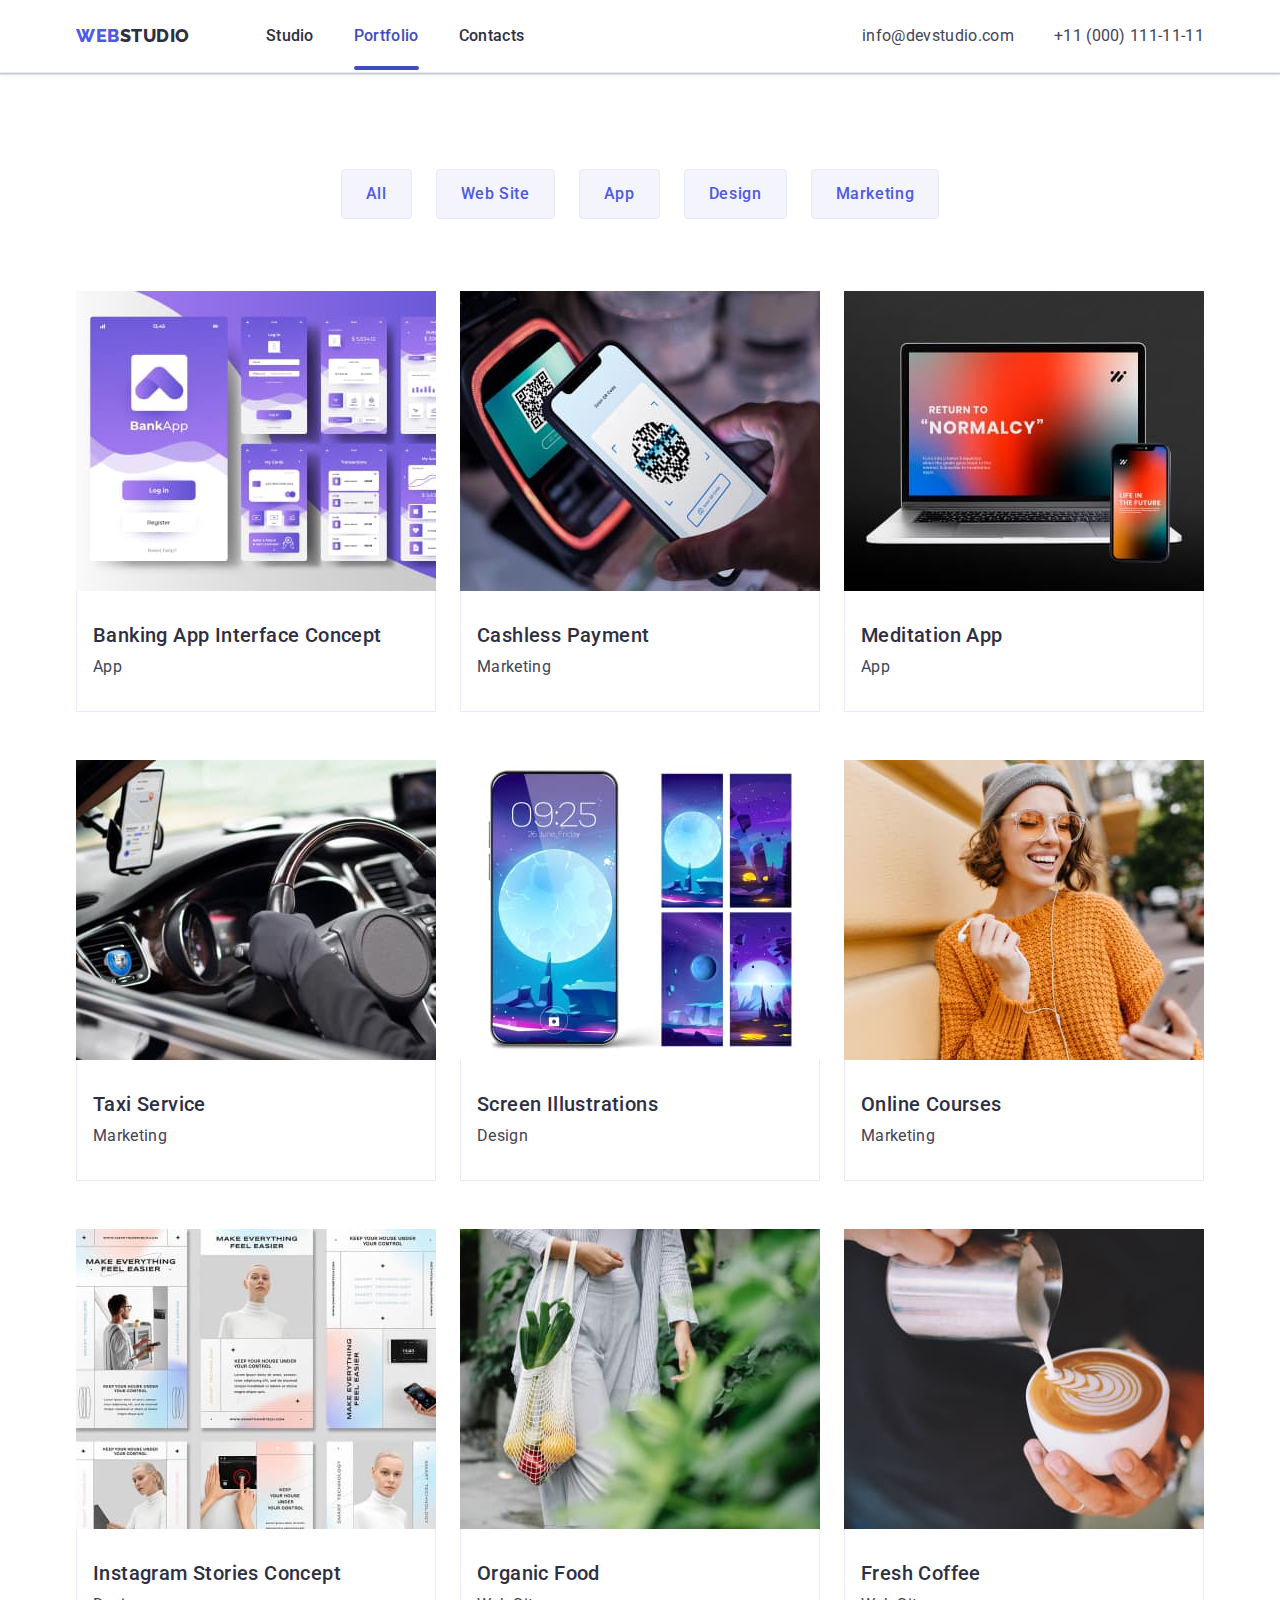
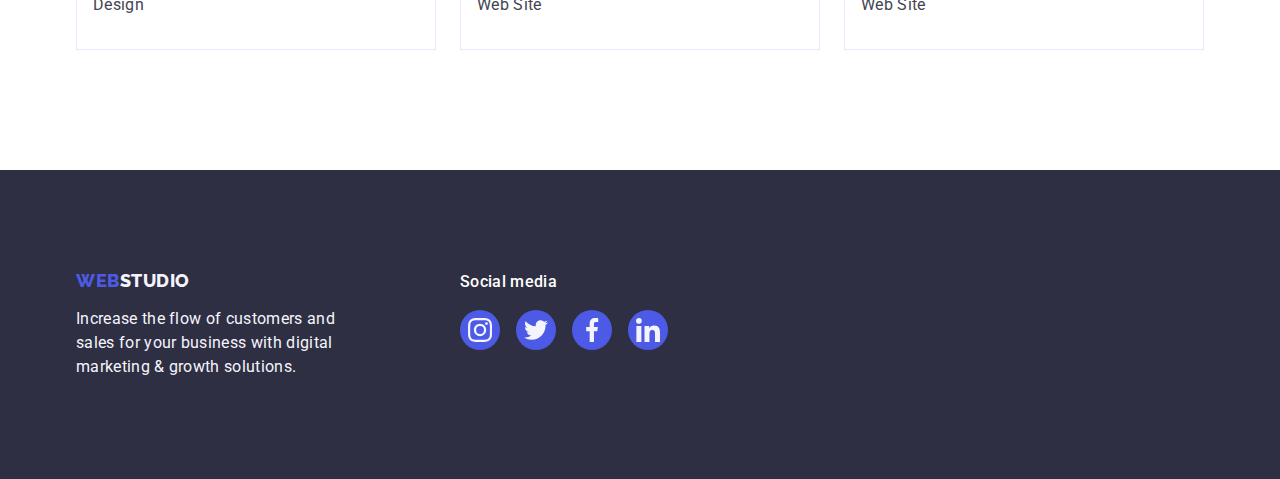
==== portfolio.html @ d9ee6b5e "Initial commit" ====
<!DOCTYPE html>
<html lang="en">
  <head>
    <meta charset="UTF-8" />
    <meta name="viewport" content="width=device-width, initial-scale=1.0" />
    <title>Portfolio</title>
    <link rel="preconnect" href="https://fonts.googleapis.com" />
    <link rel="preconnect" href="https://fonts.gstatic.com" crossorigin />
    <link
      href="https://fonts.googleapis.com/css2?family=Raleway:wght@800&family=Roboto:wght@400;500;700;900&display=swap"
      rel="stylesheet"
    />
    <link
      rel="stylesheet"
      href="https://cdn.jsdelivr.net/npm/modern-normalize@2.0.0/modern-normalize.min.css"
    />
    <link rel="stylesheet" href="./css/styles.css" />
  </head>
  <body>
    <!-- HEADER -->
    <header class="header">
      <div class="header-container container">
        <nav class="navigation">
          <a class="logo link" href="./index.html"
            >Web<span class="logo-text-dark">Studio</span></a
          >
          <ul class="menu list">
            <li>
              <a class="menu-link link" href="./index.html">Studio</a>
            </li>
            <li>
              <a class="menu-link current link" href="./portfolio.html"
                >Portfolio</a
              >
            </li>
            <li><a class="menu-link link" href="">Contacts</a></li>
          </ul>
        </nav>
        <address>
          <ul class="contacts-list list">
            <li>
              <a class="contacts-link link" href="mailto:info@devstudio.com"
                >info@devstudio.com</a
              >
            </li>
            <li>
              <a class="contacts-link link" href="tel:+110001111111"
                >+11 (000) 111-11-11</a
              >
            </li>
          </ul>
        </address>
      </div>
    </header>
    <main>
      <!-- PORTFOLIO -->
      <section class="portfolio">
        <div class="container">
          <h1 class="visually-hidden">Portfolio</h1>
          <ul class="filter-list list">
            <li>
              <button class="filter-button" type="button">All</button>
            </li>
            <li>
              <button class="filter-button" type="button">Web Site</button>
            </li>
            <li>
              <button class="filter-button" type="button">App</button>
            </li>
            <li>
              <button class="filter-button" type="button">Design</button>
            </li>
            <li>
              <button class="filter-button" type="button">Marketing</button>
            </li>
          </ul>
          <ul class="projects-list list">
            <li class="project-card">
              <a class="project-card-link link" href="">
                <div class="project-card-img-thumb">
                  <img
                    class="project-card-img"
                    src="./images/portfolio/img-1.jpg"
                    alt="several screenshots of the mobile application"
                    width="360"
                    height="300"
                  />
                  <p class="card-overlay">
                    14 Stylish and User-Friendly App Design Concepts · Task
                    Manager App · Calorie Tracker App · Exotic Fruit Ecommerce
                    App · Cloud Storage App
                  </p>
                </div>
                <div class="project-card-thumb">
                  <h2 class="project-card-title list-title">
                    Banking App Interface Concept
                  </h2>
                  <p class="list-text">App</p>
                </div>
              </a>
            </li>
            <li class="project-card">
              <a class="project-card-link link" href="">
                <div class="project-card-img-thumb">
                  <img
                    class="project-card-img"
                    src="./images/portfolio/img-2.jpg"
                    alt="payment with smartphone"
                    width="360"
                    height="300"
                  />
                  <p class="card-overlay">
                    14 Stylish and User-Friendly App Design Concepts · Task
                    Manager App · Calorie Tracker App · Exotic Fruit Ecommerce
                    App · Cloud Storage App
                  </p>
                </div>
                <div class="project-card-thumb">
                  <h2 class="project-card-title list-title">
                    Cashless Payment
                  </h2>
                  <p class="list-text">Marketing</p>
                </div></a
              >
            </li>
            <li class="project-card">
              <a class="project-card-link link" href="">
                <div class="project-card-img-thumb">
                  <img
                    class="project-card-img"
                    src="./images/portfolio/img-3.jpg"
                    alt="laptop and smartphone"
                    width="360"
                    height="300"
                  />
                  <p class="card-overlay">
                    14 Stylish and User-Friendly App Design Concepts · Task
                    Manager App · Calorie Tracker App · Exotic Fruit Ecommerce
                    App · Cloud Storage App
                  </p>
                </div>
                <div class="project-card-thumb">
                  <h2 class="project-card-title list-title">Meditation App</h2>
                  <p class="list-text">App</p>
                </div>
              </a>
            </li>
            <li class="project-card">
              <a class="project-card-link link" href="">
                <div class="project-card-img-thumb">
                  <img
                    class="project-card-img"
                    src="./images/portfolio/img-4.jpg"
                    alt="inside taxi"
                    width="360"
                    height="300"
                  />
                  <p class="card-overlay">
                    14 Stylish and User-Friendly App Design Concepts · Task
                    Manager App · Calorie Tracker App · Exotic Fruit Ecommerce
                    App · Cloud Storage App
                  </p>
                </div>
                <div class="project-card-thumb">
                  <h2 class="project-card-title list-title">Taxi Service</h2>
                  <p class="list-text">Marketing</p>
                </div>
              </a>
            </li>
            <li class="project-card">
              <a class="project-card-link link" href="">
                <div class="project-card-img-thumb">
                  <img
                    class="project-card-img"
                    src="./images/portfolio/img-5.jpg"
                    alt="screen illustrations"
                    width="360"
                    height="300"
                  />
                  <p class="card-overlay">
                    14 Stylish and User-Friendly App Design Concepts · Task
                    Manager App · Calorie Tracker App · Exotic Fruit Ecommerce
                    App · Cloud Storage App
                  </p>
                </div>
                <div class="project-card-thumb">
                  <h2 class="project-card-title list-title">
                    Screen Illustrations
                  </h2>
                  <p class="list-text">Design</p>
                </div>
              </a>
            </li>
            <li class="project-card">
              <a class="project-card-link link" href="">
                <div class="project-card-img-thumb">
                  <img
                    class="project-card-img"
                    src="./images/portfolio/img-6.jpg"
                    alt="young woman with a smartphone and headphones"
                    width="360"
                    height="300"
                  />
                  <p class="card-overlay">
                    14 Stylish and User-Friendly App Design Concepts · Task
                    Manager App · Calorie Tracker App · Exotic Fruit Ecommerce
                    App · Cloud Storage App
                  </p>
                </div>
                <div class="project-card-thumb">
                  <h2 class="project-card-title list-title">Online Courses</h2>
                  <p class="list-text">Marketing</p>
                </div>
              </a>
            </li>
            <li class="project-card">
              <a class="project-card-link link" href="">
                <div class="project-card-img-thumb">
                  <img
                    class="project-card-img"
                    src="./images/portfolio/img-7.jpg"
                    alt="screenshots of the application"
                    width="360"
                    height="300"
                  />
                  <p class="card-overlay">
                    14 Stylish and User-Friendly App Design Concepts · Task
                    Manager App · Calorie Tracker App · Exotic Fruit Ecommerce
                    App · Cloud Storage App
                  </p>
                </div>
                <div class="project-card-thumb">
                  <h2 class="project-card-title list-title">
                    Instagram Stories Concept
                  </h2>
                  <p class="list-text">Design</p>
                </div>
              </a>
            </li>
            <li class="project-card">
              <a class="project-card-link link" href="">
                <div class="project-card-img-thumb">
                  <img
                    class="project-card-img"
                    src="./images/portfolio/img-8.jpg"
                    alt="vegetables in the bag"
                    width="360"
                    height="300"
                  />
                  <p class="card-overlay">
                    14 Stylish and User-Friendly App Design Concepts · Task
                    Manager App · Calorie Tracker App · Exotic Fruit Ecommerce
                    App · Cloud Storage App
                  </p>
                </div>
                <div class="project-card-thumb">
                  <h2 class="project-card-title list-title">Organic Food</h2>
                  <p class="list-text">Web Site</p>
                </div>
              </a>
            </li>
            <li class="project-card">
              <a class="project-card-link link" href="">
                <div class="project-card-img-thumb">
                  <img
                    class="project-card-img"
                    src="./images/portfolio/img-9.jpg"
                    alt="сappuccino in the cup"
                    width="360"
                    height="300"
                  />
                  <p class="card-overlay">
                    14 Stylish and User-Friendly App Design Concepts · Task
                    Manager App · Calorie Tracker App · Exotic Fruit Ecommerce
                    App · Cloud Storage App
                  </p>
                </div>
                <div class="project-card-thumb">
                  <h2 class="project-card-title list-title">Fresh Coffee</h2>
                  <p class="list-text">Web Site</p>
                </div>
              </a>
            </li>
          </ul>
        </div>
      </section>
    </main>
    <!-- FOOTER -->
    <footer class="footer">
      <div class="footer-container container">
        <div class="footer-left">
          <a class="footer-logo logo link" href="./index.html"
            >Web<span class="logo-text-light">Studio</span></a
          >
          <p class="list-text footer-text">
            Increase the flow of customers and sales for your business with
            digital marketing & growth solutions.
          </p>
        </div>
        <div class="footer-right">
          <p class="footer-socials-title">Social media</p>
          <ul class="footer-socials social-icons-list list">
            <li class="footer-social-item social-icons-item">
              <a
                class="footer-social-link social-icons-link"
                href=""
                target="_blank"
              >
                <svg class="social-icon" width="24" height="24">
                  <use href="./images/icons.svg#icon-instagram"></use>
                </svg>
              </a>
            </li>
            <li class="footer-social-item social-icons-item">
              <a
                class="footer-social-link social-icons-link"
                href=""
                target="_blank"
              >
                <svg class="social-icon" width="24" height="24">
                  <use href="./images/icons.svg#icon-twitter"></use>
                </svg>
              </a>
            </li>
            <li class="footer-social-item social-icons-item">
              <a
                class="footer-social-link social-icons-link"
                href=""
                target="_blank"
              >
                <svg class="social-icon" width="24" height="24">
                  <use href="./images/icons.svg#icon-facebook"></use>
                </svg>
              </a>
            </li>
            <li class="footer-social-item social-icons-item">
              <a
                class="footer-social-link social-icons-link"
                href=""
                target="_blank"
              >
                <svg class="social-icon" width="24" height="24">
                  <use href="./images/icons.svg#icon-linkedin"></use>
                </svg>
              </a>
            </li>
          </ul>
        </div>
      </div>
    </footer>
  </body>
</html>
---- css/styles.css ----
/* ============= VARIABLES ============= */
:root {
  --primary-brand: #4d5ae5;
  --pressed-state: #404bbf;
  --dark: #2e2f42;
  --success: #31d0aa;
  --text: #434455;
  --sublle-text: #8e8f99;
  --accent: #e7e9fc;
  --light: #f4f4fd;
  --modal-overlay: #2e2f4266;
  --hero-background: #2e2f42b3;
  --white-background: #ffffff;
  --modal-background: #fcfcfc;
  --transition-effect: 250ms cubic-bezier(0.4, 0, 0.2, 1);
}
/* ============= /VARIABLES ============= */

/* ============= COMMON STYLES ============= */
h1,
h2,
h3,
h4,
h5,
h6,
p {
  margin-top: 0;
  margin-bottom: 0;
}

ul,
ol {
  padding-left: 0;
  margin-top: 0;
  margin-bottom: 0;
}

img {
  display: block;
  max-width: 100%;
}

.list {
  list-style: none;
}

.link {
  text-decoration: none;
}

body {
  font-family: "Roboto", sans-serif;
  color: var(--text);
  background-color: var(--white-background);
}

.container {
  max-width: 1158px;
  padding: 0 15px;
  margin: 0 auto;
}

button {
  cursor: pointer;
}

.visually-hidden {
  position: absolute;
  width: 1px;
  height: 1px;
  margin: -1px;
  border: 0;
  padding: 0;
  white-space: nowrap;
  clip-path: inset(100%);
  clip: rect(0 0 0 0);
  overflow: hidden;
}
/* ============= /COMMON STYLES ============= */

/* ================ COMPONENTS ================ */
.section-title {
  margin-bottom: 72px;
  text-align: center;
  font-size: 36px;
  font-style: normal;
  line-height: 1.11;
  letter-spacing: 0.72px;
  text-transform: capitalize;
  color: var(--dark);
}

.list-title {
  font-size: 20px;
  font-weight: 500;
  line-height: 1.2;
  letter-spacing: 0.4px;
  text-transform: capitalize;
  color: var(--dark);
}

.list-text {
  font-size: 16px;
  line-height: 1.5;
  letter-spacing: 0.32px;
  color: var(--text);
}

.centered {
  text-align: center;
}
/* ================ /COMPONENTS ================ */

/* ============= PAGE HEADER ============= */
.header {
  background: var(--white-background);
  border-bottom: 1px solid var(--accent);
  box-shadow: 0px 1px 6px 0px rgba(46, 47, 66, 0.08),
    0px 1px 1px 0px rgba(46, 47, 66, 0.16),
    0px 2px 1px 0px rgba(46, 47, 66, 0.08);
}

.header-container {
  display: flex;
  justify-content: space-between;
}

.navigation {
  display: flex;
  justify-content: space-between;
  align-items: center;
}

.logo {
  margin-right: 76px;
  font-family: Raleway, sans-serif;
  font-size: 18px;
  font-weight: 800;
  line-height: 1.17;
  letter-spacing: 0.54px;
  text-transform: uppercase;
  color: var(--primary-brand);
}

.logo-text-dark {
  color: var(--dark);
}

.logo-text-light {
  color: var(--light);
}

.menu {
  display: flex;
  justify-content: space-between;
  align-items: center;
  gap: 40px;
}

.menu-link {
  padding-top: 24px;
  padding-bottom: 24px;
  font-size: 16px;
  font-weight: 500;
  line-height: 1.5;
  letter-spacing: 0.32px;
  color: var(--dark);
  transition: color var(--transition-effect);
}

.menu-link:hover,
.menu-link:focus {
  color: var(--pressed-state);
}

.contacts-list {
  display: flex;
  justify-content: space-between;
  align-items: center;
  gap: 40px;
  font-style: normal;
}

.contacts-link {
  display: inline-block;
  padding: 24px 0;
  font-size: 16px;
  line-height: 1.5;
  letter-spacing: 0.32px;
  color: var(--text);
  transition: color var(--transition-effect);
}

.contacts-link:hover,
.contacts-link:focus {
  color: var(--pressed-state);
}

.current {
  position: relative;
  color: var(--pressed-state);
}

.current::after {
  position: absolute;
  left: 0;
  bottom: -1px;
  content: "";
  width: 100%;
  height: 4px;
  background-color: var(--pressed-state);
  border-radius: 2px;
}
/* ============= /PAGE HEADER ============= */

/* ================ HERO ================ */
.hero {
  max-width: 1440px;
  padding-top: 188px;
  padding-bottom: 188px;
  background-image: linear-gradient(
      rgba(46, 47, 66, 0.7),
      rgba(46, 47, 66, 0.7)
    ),
    url("../images/hero/background-img.jpg");
  background-repeat: no-repeat;
  background-position: center;
  background-size: cover;
}

.hero-container {
  display: flex;
  flex-direction: column;
  align-items: center;
  gap: 48px;
}

.main-title {
  max-width: 496px;
  text-align: center;
  font-size: 56px;
  line-height: 1.07;
  letter-spacing: 1.12px;
  color: var(--white-background);
}

.main-button {
  min-width: 169px;
  height: 56px;
  font-family: "Roboto", sans-serif;
  font-size: 16px;
  font-weight: 500;
  line-height: 1.5;
  letter-spacing: 0.64px;
  color: var(--white-background);
  background-color: var(--primary-brand);
  border: none;
  border-radius: 4px;
  transition: background-color var(--transition-effect);
}

.main-button:hover,
.main-button:focus {
  background-color: var(--pressed-state);
}
/* ================ /HERO ================ */

/* ================ BENEFITS ================ */
.benefits {
  padding-top: 120px;
  padding-bottom: 120px;
}

.benefits-list {
  display: flex;
  justify-content: space-between;
  gap: 24px;
}

.benefits-item {
  flex-basis: calc((100% - 72px) / 4);
}

.benefits-item-icon {
  display: flex;
  align-items: center;
  justify-content: center;
  height: 112px;
  margin-bottom: 8px;
  border-radius: 4px;
  background: var(--light);
}

.benefits-item-title {
  margin-bottom: 8px;
}
/* ================ /BENEFITS ================ */

/* ================ WHAT ARE WE DOING ================ */
.activities {
  padding-bottom: 120px;
}

.activities-list {
  display: flex;
  gap: 24px;
}

.activities-item {
  flex-basis: calc((100% - 48px) / 3);
}
.activities-img {
  width: 100%;
  height: 100%;
  object-fit: cover;
}
/* ================ /WHAT ARE WE DOING ================ */

/* ================ TEAM ================ */
.team-section {
  padding-top: 120px;
  padding-bottom: 120px;
  background-color: var(--light);
}

.team-section-list {
  display: flex;
  justify-content: space-between;
  align-items: center;
  gap: 24px;
}

.team-card {
  display: inline-flex;
  flex-direction: column;
  justify-content: center;
  align-items: center;
  flex-basis: calc((100% - 72px) / 4);
  background: var(--white-background);
  border-radius: 0px 0px 4px 4px;
  box-shadow: 0px 2px 1px 0px rgba(46, 47, 66, 0.08),
    0px 1px 1px 0px rgba(46, 47, 66, 0.16),
    0px 1px 6px 0px rgba(46, 47, 66, 0.08);
}

.team-card-img {
  width: 100%;
  height: 100%;
  object-fit: cover;
}

.team-card-thumb {
  display: flex;
  justify-content: center;
  align-items: center;
  flex-direction: column;
  gap: 8px;
  width: 232px;
  padding: 32px 0;
}

.team-card-title {
  margin-bottom: 8px;
}

.team-card-text {
  margin-bottom: 8px;
}

.social-icons-list {
  display: flex;
  justify-content: center;
  gap: 24px;
}

.social-icons-item {
  flex-basis: calc((100% - 72px) / 4);
  width: 40px;
  height: 40px;
}

.social-icons-link {
  display: flex;
  justify-content: center;
  align-items: center;
  width: 100%;
  height: 100%;
  background-color: var(--primary-brand);
  border-radius: 50%;
  transition: background-color var(--transition-effect);
}

.team-card:hover .social-icons-link,
.team-card:focus .social-icons-link {
  background-color: var(--pressed-state);
}

.social-icons-link:hover,
.social-icons-link:focus {
  background-color: var(--pressed-state);
}

.social-icon {
  fill: var(--light);
}
/* ================ /TEAM ================ */

/* ================ CUSTOMERS ================ */

.customers {
  padding-top: 120px;
  padding-bottom: 120px;
}

.customers-list {
  display: flex;
  flex-wrap: wrap;
  gap: 24px;
}
.customer-item {
  flex-basis: calc((100% - 120px) / 6);
  width: 168px;
  height: 88px;
}

.customer-link {
  display: flex;
  justify-content: center;
  align-items: center;
  width: 100%;
  height: 100%;
  color: var(--sublle-text);
  border: 1px solid var(--sublle-text);
  border-radius: 4px;
  transition: border-color var(--transition-effect),
    color var(--transition-effect);
}

.customer-icon {
  fill: currentColor;
  transition: fill var(--transition-effect);
}

.customer-link:hover,
.customer-link:focus {
  border-color: var(--pressed-state);
  color: var(--pressed-state);
}

.customer-item:hover .customer-icon,
.customer-item:focus .customer-icon {
  fill: currentColor;
}
/* ================ /CUSTOMERS ================ */

/* ================ FOOTER ================ */
.footer {
  padding: 100px 0;
  background-color: var(--dark);
}

.footer-container {
  display: flex;
  align-items: baseline;
}

.footer-left {
  width: 264px;
  margin-right: 120px;
}

.footer-logo {
  display: inline-block;
  margin-bottom: 16px;
}

.footer-text {
  color: var(--light);
}

.footer-right {
  width: 208px;
}

.footer-socials-title {
  margin-bottom: 16px;
  font-size: 16px;
  font-weight: 500;
  line-height: 1.5;
  letter-spacing: 0.32px;
  color: var(--white-background);
}

.footer-socials {
  gap: 16px;
}

.footer-social-item {
  flex-basis: calc((100% - 48px) / 4);
}

.footer-social-link:hover,
.footer-social-link:focus {
  background-color: var(--success);
}
/* ================ /FOOTER ================ */

/* ================ PORTFOLIO ================ */
.portfolio {
  padding-top: 96px;
  padding-bottom: 120px;
}

.filter-list {
  display: flex;
  justify-content: center;
  gap: 24px;
  margin-bottom: 72px;
}

.filter-button {
  padding: 12px 24px;
  font-family: "Roboto", sans-serif;
  text-align: center;
  font-size: 16px;
  font-weight: 500;
  line-height: 1.5;
  letter-spacing: 0.64px;
  color: var(--primary-brand);
  background-color: var(--light);
  border: 1px solid var(--accent);
  border-radius: 4px;
  transition: border-color var(--transition-effect),
    background-color var(--transition-effect), color var(--transition-effect),
    box-shadow var(--transition-effect);
}

.filter-button:hover,
.filter-button:focus {
  color: var(--white-background);
  background-color: var(--pressed-state);
  border-color: transparent;
  box-shadow: 0px 2px 2px 0px rgba(0, 0, 0, 0.12),
    0px 2px 1px 0px rgba(0, 0, 0, 0.08), 0px 3px 1px 0px rgba(0, 0, 0, 0.1);
}

.projects-list {
  display: flex;
  justify-content: space-between;
  align-items: center;
  flex-wrap: wrap;
  column-gap: 24px;
  row-gap: 48px;
}

.project-card {
  width: calc((100% - 48px) / 3);
  background: var(--white-background);
  transform: box-shadow var(--transition-effect);
}

.project-card-link {
  display: block;
  transition: box-shadow var(--transition-effect);
}

.project-card-img {
  width: 100%;
  height: 100%;
  object-fit: cover;
}

.project-card-img-thumb {
  position: relative;
  overflow: hidden;
}

.card-overlay {
  position: absolute;
  top: 0;
  left: 0;
  width: 100%;
  height: 100%;
  padding: 40px 32px;
  font-size: 16px;
  line-height: 1.5;
  letter-spacing: 0.32px;
  color: var(--light);
  background-color: var(--primary-brand);
  transform: translateY(100%);
  transition: transform var(--transition-effect);
}

.project-card-link:hover .card-overlay,
.project-card-link:focus .card-overlay {
  transform: translateY(0%);
}

.project-card-thumb {
  padding: 32px 16px;
  border: 1px solid var(--accent);
  border-top: none;
  transition: border var(--transition-effect);
}

.project-card-title {
  margin-bottom: 8px;
}

.project-card-link:hover,
.project-card-link:focus {
  box-shadow: 0px 2px 1px 0px rgba(46, 47, 66, 0.08),
    0px 1px 1px 0px rgba(46, 47, 66, 0.16),
    0px 1px 6px 0px rgba(46, 47, 66, 0.08);
}

.project-card:hover .project-card-thumb,
.project-card:focus .project-card-thumb {
  border: 1px solid var(--light);
  border-top: none;
}

/* ================ /PORTFOLIO ================ */

/* ================ MODAL ================ */
.backdrop {
  position: fixed;
  top: 0;
  left: 0;
  opacity: 1;
  width: 100%;
  height: 100%;
  background-color: var(--modal-overlay);
  transition: opacity var(--transition-effect),
    visibility var(--transition-effect);
}

.modal {
  position: absolute;
  top: 50%;
  left: 50%;
  transform: translate(-50%, -50%);
  width: 408px;
  min-height: 584px;
  background-color: var(--modal-background);
  border-radius: 4px;
  box-shadow: 0px 2px 1px 0px rgba(0, 0, 0, 0.2),
    0px 1px 3px 0px rgba(0, 0, 0, 0.12), 0px 1px 1px 0px rgba(0, 0, 0, 0.14);
  transition: transform var(--transition-effect);
}

.button-close {
  position: absolute;
  top: 24px;
  right: 24px;
  display: flex;
  justify-content: center;
  align-items: center;
  width: 24px;
  height: 24px;
  padding: 0;
  border-radius: 50%;
  border: 1px solid rgba(0, 0, 0, 0.1);
  background-color: var(--accent);
  transition: background-color var(--transition-effect),
    border var(--transition-effect);
}

.button-close .icon {
  fill: var(--dark);
  transition: fill var(--transition-effect);
}

.button-close:hover,
.button-close:focus {
  border: none;
  background-color: var(--pressed-state);
}

.button-close:hover .icon,
.button-close:focus .icon {
  fill: var(--white-background);
}

.is-hidden {
  opacity: 0;
  visibility: hidden;
  pointer-events: none;
}

.is-hidden .modal {
  transform: translate(-50%, -50%);
}
/* ================ /MODAL ================ */
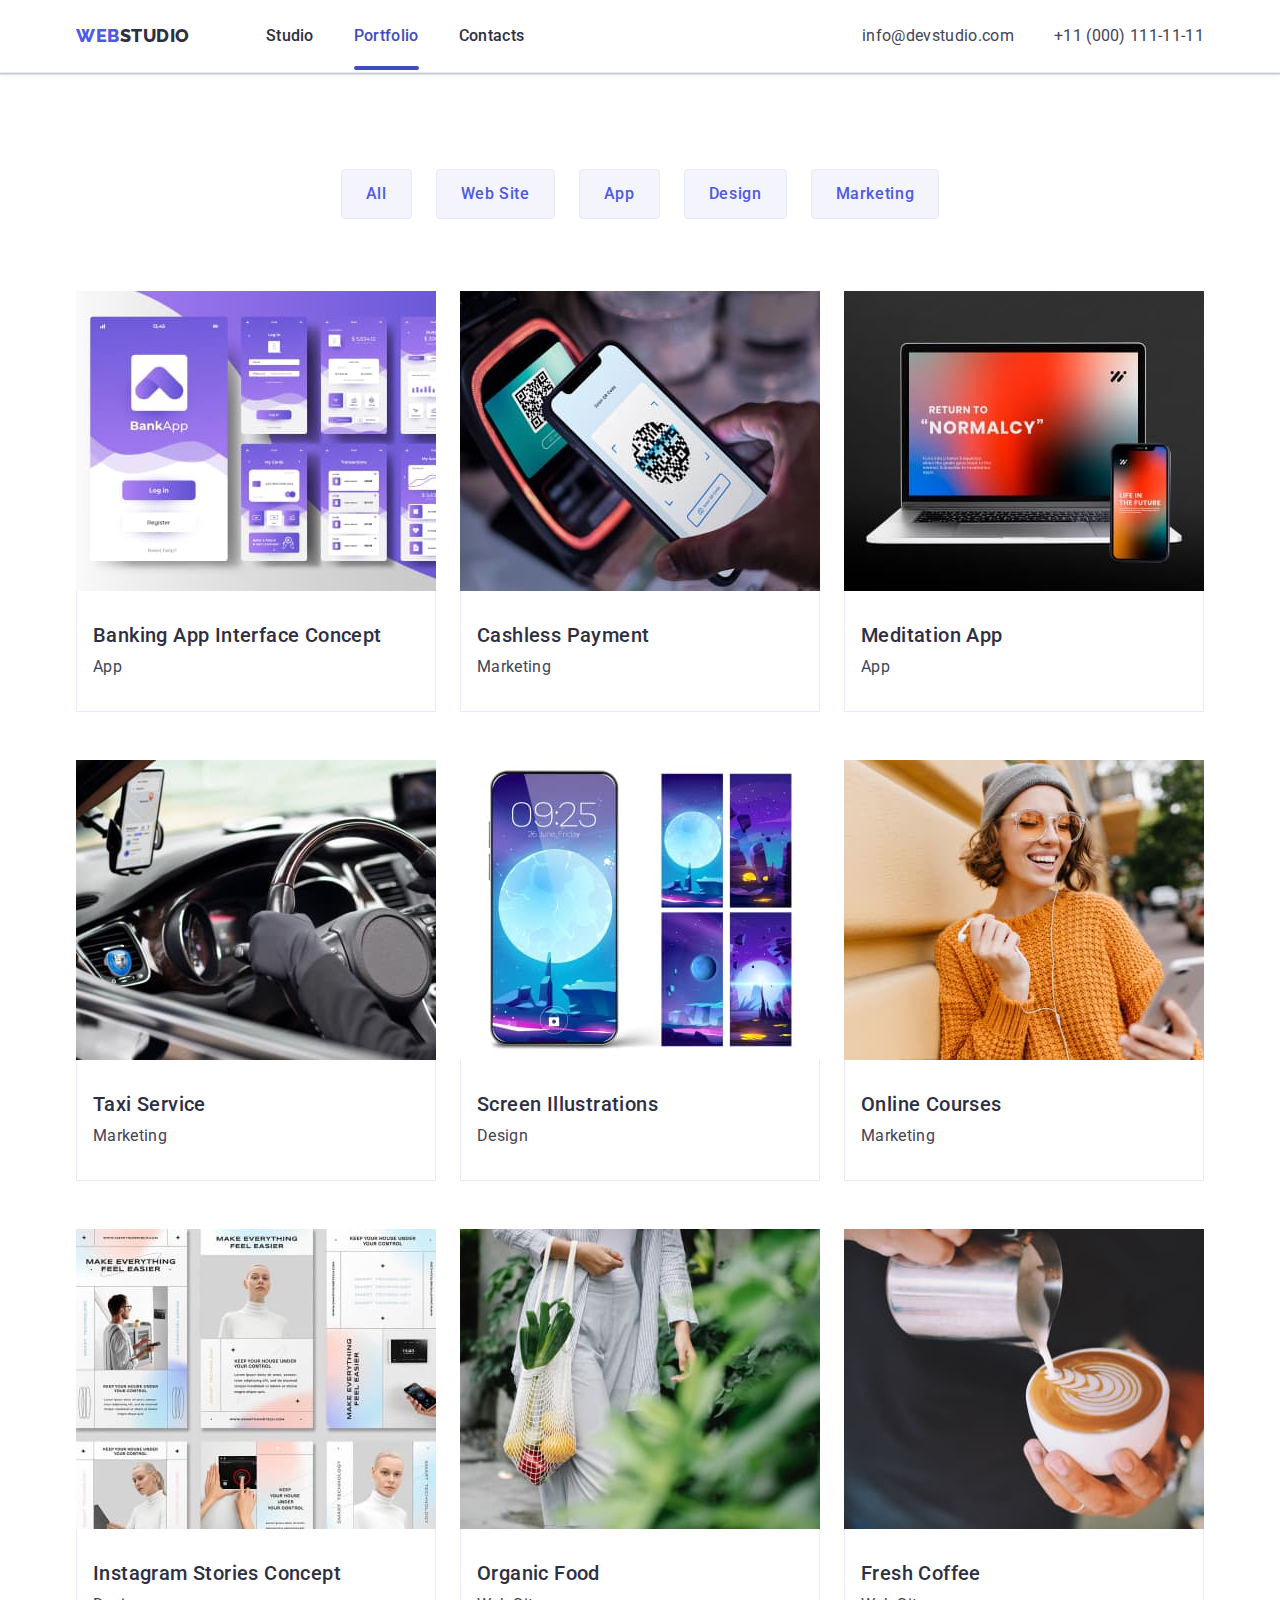
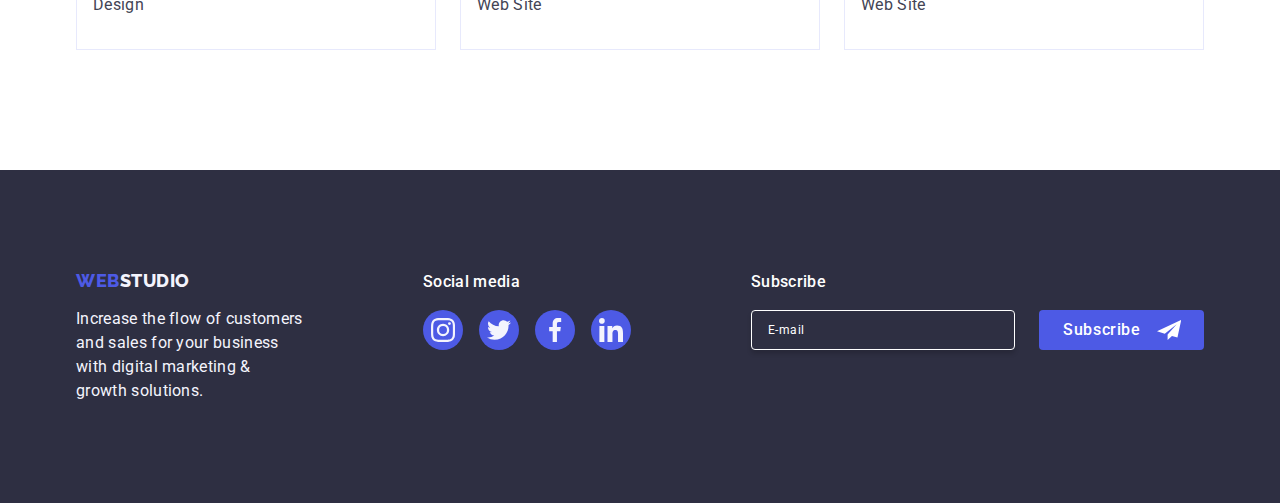
==== commit b1bfd37b: "changes done" ====
--- a/portfolio.html
+++ b/portfolio.html
@@ -297,8 +297,8 @@
             digital marketing & growth solutions.
           </p>
         </div>
-        <div class="footer-right">
-          <p class="footer-socials-title">Social media</p>
+        <div class="footer-center">
+          <p class="footer-paragraph-title">Social media</p>
           <ul class="footer-socials social-icons-list list">
             <li class="footer-social-item social-icons-item">
               <a
@@ -346,6 +346,23 @@
             </li>
           </ul>
         </div>
+        <div class="footer-right">
+          <p class="footer-paragraph-title">Subscribe</p>
+          <form class="footer-form">
+            <input
+              class="footer-mail"
+              type="email"
+              name="user-mail"
+              placeholder="E-mail"
+            />
+            <button type="submit" class="footer-button main-button">
+              Subscribe
+              <svg class="footer-icon" width="24" height="24">
+                <use href="./images/icons.svg#icon-send"></use>
+              </svg>
+            </button>
+          </form>
+        </div>
       </div>
     </footer>
   </body>
--- a/css/styles.css
+++ b/css/styles.css
@@ -478,11 +478,12 @@
   color: var(--light);
 }
 
-.footer-right {
+.footer-center {
   width: 208px;
-}
-
-.footer-socials-title {
+  margin-right: 120px;
+}
+
+.footer-paragraph-title {
   margin-bottom: 16px;
   font-size: 16px;
   font-weight: 500;
@@ -503,6 +504,50 @@
 .footer-social-link:focus {
   background-color: var(--success);
 }
+
+.footer-form {
+  display: flex;
+  gap: 24px;
+}
+
+.footer-mail {
+  padding: 8px 16px;
+  background-color: transparent;
+  width: 264px;
+  height: 40px;
+  font-size: 12px;
+  line-height: 2;
+  letter-spacing: 0.48px;
+  color: var(--white-background);
+  border-radius: 4px;
+  border: 1px solid var(--white-background);
+  box-shadow: 0px 4px 4px 0px rgba(0, 0, 0, 0.15);
+}
+
+.footer-mail::placeholder {
+  color: var(--white-background);
+  font-size: 12px;
+  line-height: 2;
+  letter-spacing: 0.48px;
+}
+
+.footer-mail:focus {
+  outline: none;
+}
+
+.footer-button {
+  display: flex;
+  align-items: center;
+  gap: 16px;
+  min-width: 165px;
+  height: 40px;
+  padding-left: 24px;
+}
+
+.footer-icon {
+  fill: var(--white-background);
+}
+
 /* ================ /FOOTER ================ */
 
 /* ================ PORTFOLIO ================ */
@@ -642,6 +687,8 @@
   transform: translate(-50%, -50%);
   width: 408px;
   min-height: 584px;
+  padding-top: 72px;
+  padding-bottom: 24px;
   background-color: var(--modal-background);
   border-radius: 4px;
   box-shadow: 0px 2px 1px 0px rgba(0, 0, 0, 0.2),
@@ -666,7 +713,7 @@
     border var(--transition-effect);
 }
 
-.button-close .icon {
+.modal-close-icon {
   fill: var(--dark);
   transition: fill var(--transition-effect);
 }
@@ -677,8 +724,8 @@
   background-color: var(--pressed-state);
 }
 
-.button-close:hover .icon,
-.button-close:focus .icon {
+.button-close:hover .modal-close-icon,
+.button-close:focus .modal-close-icon {
   fill: var(--white-background);
 }
 
@@ -691,4 +738,133 @@
 .is-hidden .modal {
   transform: translate(-50%, -50%);
 }
+
+.modal-title {
+  margin-bottom: 16px;
+  text-align: center;
+  font-size: 16px;
+  font-weight: 500;
+  line-height: 1.5;
+  letter-spacing: 0.32px;
+  color: var(--dark);
+}
+
+/* Form */
+.form {
+  max-width: 360px;
+  margin: 0 auto;
+}
+
+.form-label {
+  margin-bottom: 4px;
+  font-size: 12px;
+  line-height: 1.17;
+  letter-spacing: 0.48px;
+  color: var(--sublle-text);
+}
+
+.form-input-thumb {
+  position: relative;
+  margin-bottom: 8px;
+}
+
+.form-input {
+  width: 100%;
+  height: 40px;
+  padding-left: 38px;
+  border-radius: 4px;
+  border: 1px solid var(--modal-overlay);
+  transition: border-color var(--transition-effect);
+}
+
+.form-input:focus {
+  border-color: var(--primary-brand);
+  outline-color: transparent;
+  outline-offset: 4px;
+}
+
+.form-icon {
+  position: absolute;
+  top: 50%;
+  left: 16px;
+  transform: translateY(-50%);
+  fill: var(--dark);
+  transition: fill var(--transition-effect);
+}
+
+.form-input-field:focus-within .form-icon {
+  fill: var(--primary-brand);
+}
+
+/* Textarea */
+.form-textarea-field {
+  display: block;
+  margin-bottom: 16px;
+}
+
+.form-textarea {
+  padding: 8px 16px;
+  resize: none;
+  height: 120px;
+  width: 100%;
+  border-radius: 4px;
+  border: 1px solid var(--modal-overlay);
+  transition: border-color var(--transition-effect);
+}
+
+.form-textarea::placeholder {
+  font-size: 12px;
+  line-height: 1.17;
+  letter-spacing: 0.48px;
+  color: var(--modal-overlay);
+}
+
+.form-textarea:focus {
+  border-color: var(--primary-brand);
+  outline-color: transparent;
+  outline-offset: 4px;
+}
+
+/* Checkbox */
+.form-checkbox-field {
+  display: flex;
+  align-items: center;
+  margin-bottom: 24px;
+  color: var(--sublle-text);
+  font-size: 12px;
+  line-height: 1.17;
+  letter-spacing: 0.48px;
+}
+
+.checkbox {
+  position: absolute;
+  appearance: none;
+}
+
+.checkbox-icon {
+  fill: transparent;
+  margin-right: 8px;
+  padding: 3px;
+  border-radius: 2px;
+  border: 1px solid var(--modal-overlay);
+  cursor: pointer;
+  transition: fill var(--transition-effect),
+    background-color var(--transition-effect),
+    border-color var(--transition-effect);
+}
+
+.checkbox:checked + .checkbox-icon {
+  fill: var(--light);
+  background-color: var(--pressed-state);
+  border-color: transparent;
+}
+
+.form-checkbox-link {
+  color: var(--primary-brand);
+}
+
+.form-button {
+  display: block;
+  margin: 0 auto;
+}
 /* ================ /MODAL ================ */
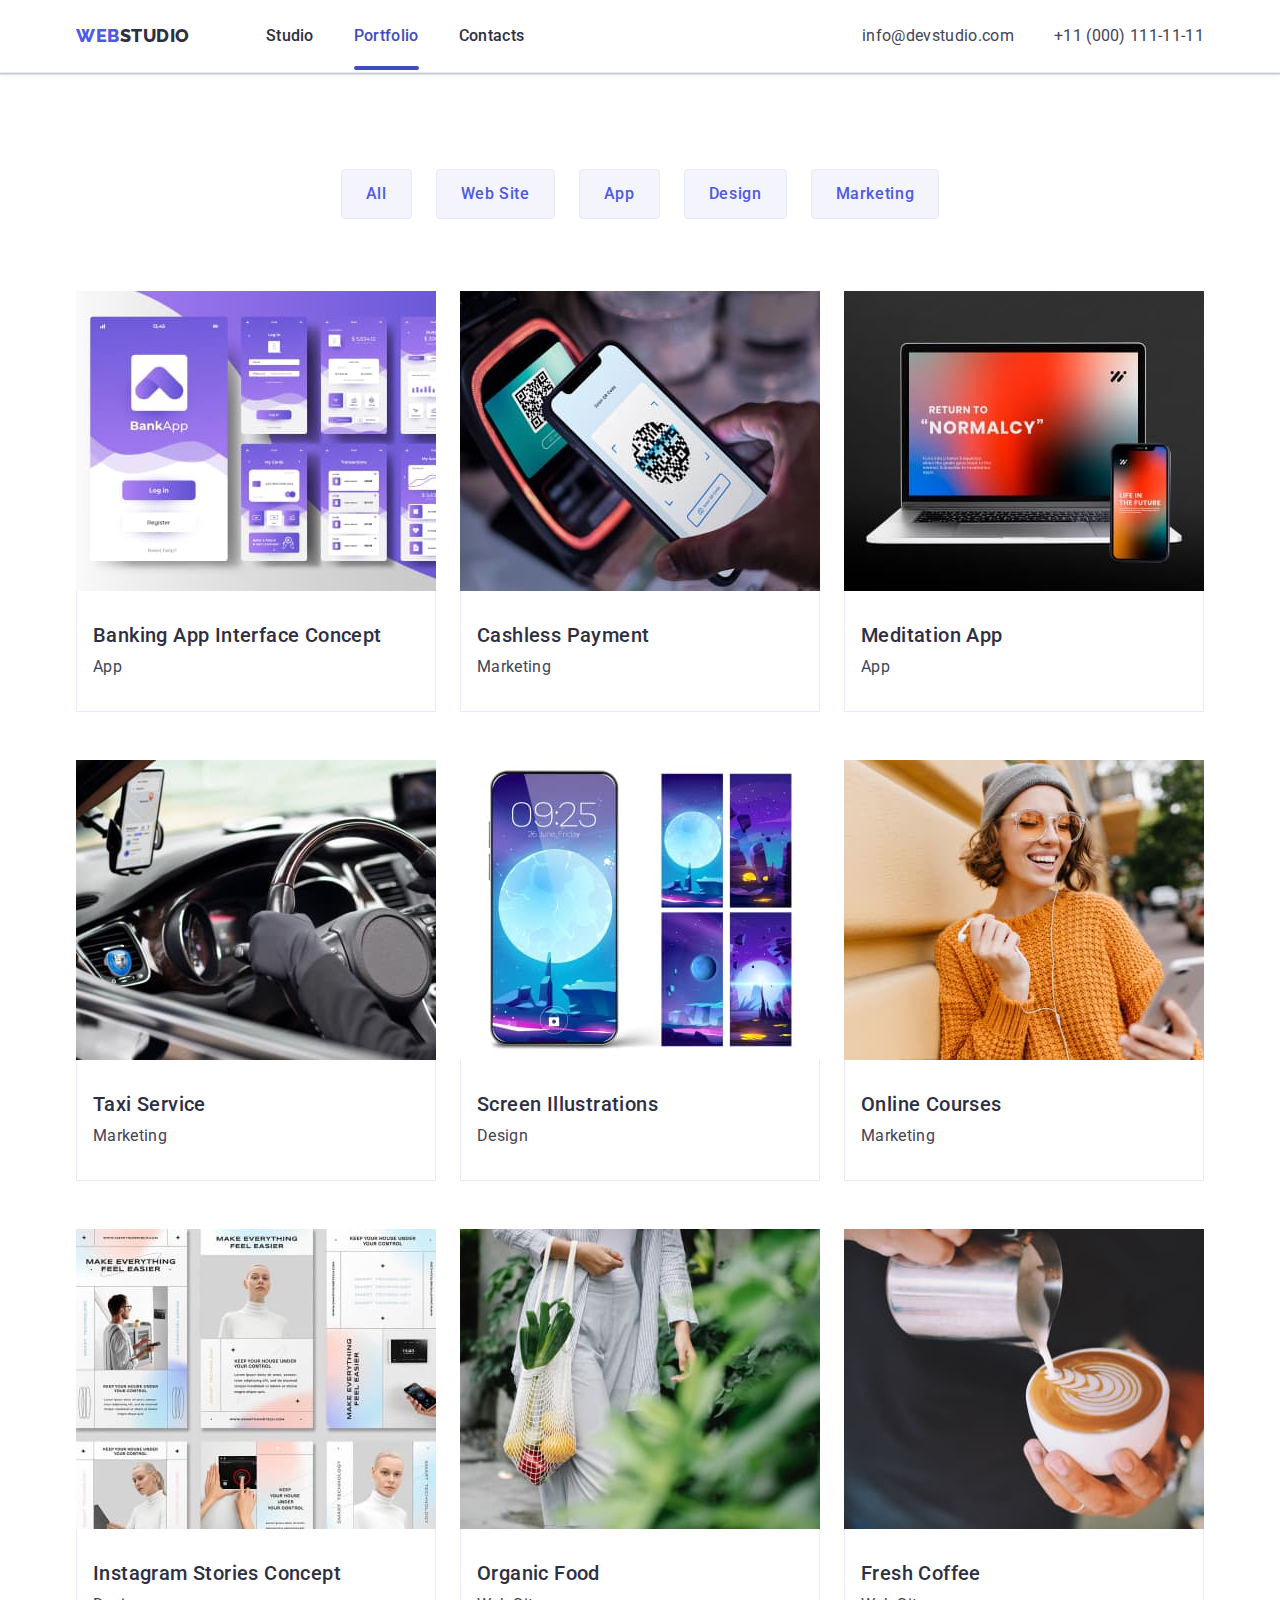
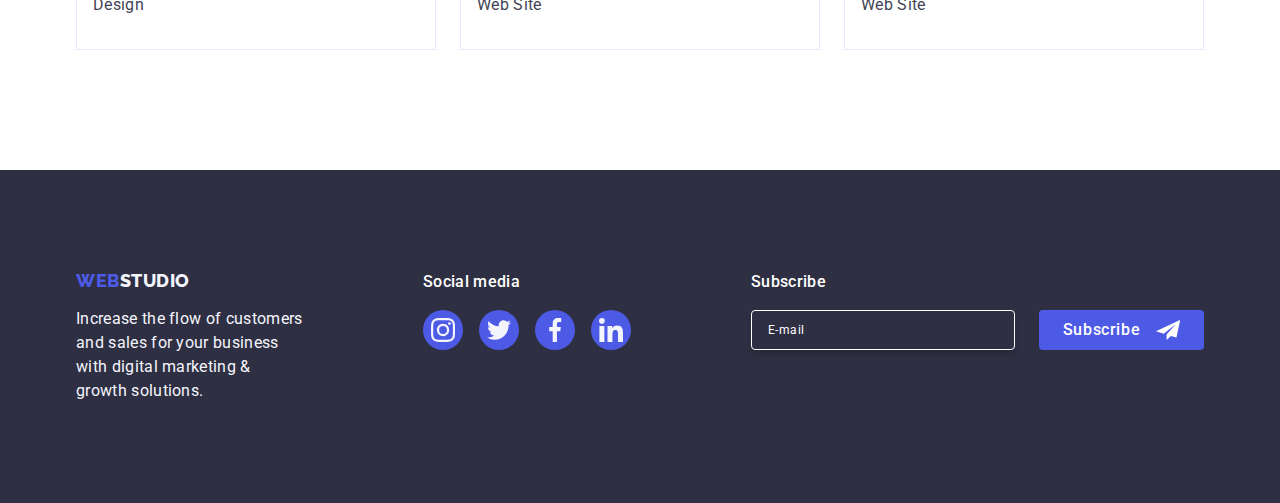
==== commit 63b29275: "footer fixed" ====
--- a/portfolio.html
+++ b/portfolio.html
@@ -349,12 +349,14 @@
         <div class="footer-right">
           <p class="footer-paragraph-title">Subscribe</p>
           <form class="footer-form">
-            <input
-              class="footer-mail"
-              type="email"
-              name="user-mail"
-              placeholder="E-mail"
-            />
+            <label class="footer-label">
+              <input
+                class="footer-mail"
+                type="email"
+                name="user-email"
+                placeholder="E-mail"
+              />
+            </label>
             <button type="submit" class="footer-button main-button">
               Subscribe
               <svg class="footer-icon" width="24" height="24">
--- a/css/styles.css
+++ b/css/styles.css
@@ -512,15 +512,15 @@
 
 .footer-mail {
   padding: 8px 16px;
-  background-color: transparent;
   width: 264px;
   height: 40px;
   font-size: 12px;
-  line-height: 2;
+  line-height: 1.5;
   letter-spacing: 0.48px;
   color: var(--white-background);
   border-radius: 4px;
   border: 1px solid var(--white-background);
+  background-color: transparent;
   box-shadow: 0px 4px 4px 0px rgba(0, 0, 0, 0.15);
 }
 
@@ -538,13 +538,13 @@
 .footer-button {
   display: flex;
   align-items: center;
-  gap: 16px;
+  justify-content: center;
   min-width: 165px;
   height: 40px;
-  padding-left: 24px;
 }
 
 .footer-icon {
+  margin-left: 16px;
   fill: var(--white-background);
 }
 
@@ -766,6 +766,7 @@
 .form-input-thumb {
   position: relative;
   margin-bottom: 8px;
+  display: block;
 }
 
 .form-input {
